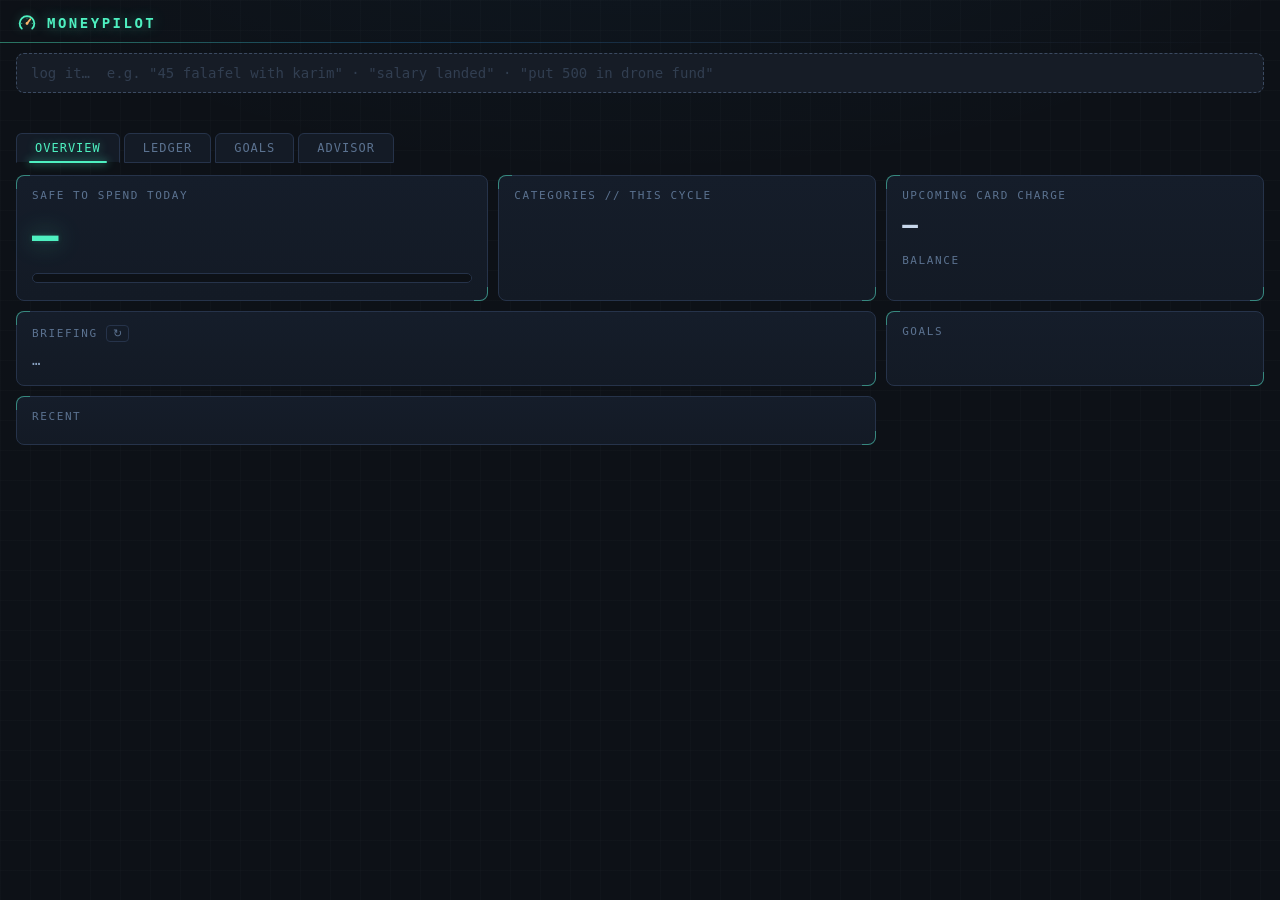
==== app/ui/index.html @ 9562f84b "feat: browsable chat sessions with per-conversation memory - conversations table, schema v2 with fir" ====
<!DOCTYPE html>
<html lang="en">
<head>
<meta charset="utf-8">
<title>MoneyPilot</title>
<link rel="icon" type="image/png" href="assets/favicon-32.png">
<link rel="stylesheet" href="app.css">
</head>
<body>
<div id="onboarding" class="overlay hidden">
  <div class="ob-card">
    <h1>
      <svg class="logo-mark" viewBox="0 0 24 24" width="30" height="30" aria-hidden="true">
        <path d="M6.34 18.16 A8 8 0 1 1 17.66 18.16" fill="none"
              stroke="var(--accent)" stroke-width="2" stroke-linecap="round"/>
        <line x1="5.4" y1="12.5" x2="6.8" y2="12.5" stroke="var(--accent)"
              stroke-width="1.2" opacity=".55"/>
        <line x1="12" y1="5.9" x2="12" y2="7.3" stroke="var(--accent)"
              stroke-width="1.2" opacity=".55"/>
        <line x1="18.6" y1="12.5" x2="17.2" y2="12.5" stroke="var(--accent)"
              stroke-width="1.2" opacity=".55"/>
        <line x1="12" y1="12.5" x2="15.57" y2="7.93" stroke="var(--amber)"
              stroke-width="2" stroke-linecap="round"/>
        <circle cx="12" cy="12.5" r="1.5" fill="var(--amber)"/>
      </svg>
      <span class="logo-word">MONEYPILOT // FIRST FLIGHT</span>
    </h1>
    <div id="ob-steps">
      <div class="ob-step" data-step="0">
        <label>What's your name?</label>
        <input id="ob-name" class="ob-input" placeholder="Orwa">
      </div>
      <div class="ob-step hidden" data-step="1">
        <label>Monthly salary (₪) and the day it lands</label>
        <input id="ob-salary" class="ob-input" type="number" placeholder="9000">
        <input id="ob-salary-day" class="ob-input" type="number" min="1" max="31"
               placeholder="day it lands, e.g. 10">
      </div>
      <div class="ob-step hidden" data-step="2">
        <label>Credit-card charge day of month</label>
        <input id="ob-card-day" class="ob-input" type="number" min="1" max="31"
               placeholder="e.g. 2">
      </div>
      <div class="ob-step hidden" data-step="3">
        <label>The brain-dump: what do you have right now, and what have you
               spent this month so far? Your own words.</label>
        <textarea id="ob-dump" class="ob-input" rows="6"
          placeholder="I have about 5000 in the bank. This month: rent 2500, ~700 groceries, 300 eating out…"></textarea>
      </div>
      <div class="ob-step hidden" data-step="4">
        <label>Proposal — edit anything, then confirm</label>
        <div id="ob-proposal" class="ob-proposal"></div>
      </div>
    </div>
    <div class="ob-nav">
      <span id="ob-status" class="sub"></span>
      <button id="ob-next" class="btn primary">NEXT ▸</button>
    </div>
  </div>
</div>

<header>
  <span class="logo">
    <svg class="logo-mark" viewBox="0 0 24 24" width="22" height="22" aria-hidden="true">
      <path d="M6.34 18.16 A8 8 0 1 1 17.66 18.16" fill="none"
            stroke="var(--accent)" stroke-width="2" stroke-linecap="round"/>
      <line x1="5.4" y1="12.5" x2="6.8" y2="12.5" stroke="var(--accent)"
            stroke-width="1.2" opacity=".55"/>
      <line x1="12" y1="5.9" x2="12" y2="7.3" stroke="var(--accent)"
            stroke-width="1.2" opacity=".55"/>
      <line x1="18.6" y1="12.5" x2="17.2" y2="12.5" stroke="var(--accent)"
            stroke-width="1.2" opacity=".55"/>
      <line x1="12" y1="12.5" x2="15.57" y2="7.93" stroke="var(--amber)"
            stroke-width="2" stroke-linecap="round"/>
      <circle cx="12" cy="12.5" r="1.5" fill="var(--amber)"/>
    </svg>
    <span class="logo-word">MONEYPILOT</span>
  </span>
  <span id="cycle-info" class="cycle-info"></span>
</header>

<div id="entrybar">
  <input id="entry-input" autocomplete="off"
   placeholder='log it…  e.g. "45 falafel with karim" · "salary landed" · "put 500 in drone fund"'>
  <div id="chips"></div>
</div>

<nav id="tabs">
  <button class="tab active" data-tab="overview">OVERVIEW</button>
  <button class="tab" data-tab="ledger">LEDGER</button>
  <button class="tab" data-tab="goals">GOALS</button>
  <button class="tab" data-tab="advisor">ADVISOR</button>
</nav>

<main>
  <section id="tab-overview" class="tabpane">
    <div class="grid-ov">
      <div class="panel hero">
        <div class="label">SAFE TO SPEND TODAY</div>
        <div id="ov-sts" class="hero-num">—</div>
        <div id="ov-sts-sub" class="sub"></div>
        <div class="gaugewrap"><div id="ov-gauge" class="gauge"></div></div>
        <div id="ov-cycle-sub" class="sub"></div>
      </div>
      <div class="panel">
        <div class="label">CATEGORIES // THIS CYCLE</div>
        <div id="ov-cats"></div>
      </div>
      <div class="panel">
        <div class="label">UPCOMING CARD CHARGE</div>
        <div id="ov-card" class="big-num">—</div>
        <div id="ov-card-sub" class="sub"></div>
        <div class="label" style="margin-top:14px">BALANCE</div>
        <div id="ov-balance" class="sub"></div>
      </div>
      <div class="panel wide">
        <div class="label">BRIEFING
          <button id="ov-brief-refresh" class="mini-btn" title="refresh">↻</button>
        </div>
        <div id="ov-briefing" class="briefing">…</div>
      </div>
      <div class="panel">
        <div class="label">GOALS</div>
        <div id="ov-goals"></div>
      </div>
      <div class="panel wide">
        <div class="label">RECENT</div>
        <div id="ov-recent"></div>
      </div>
    </div>
  </section>

  <section id="tab-ledger" class="tabpane hidden">
    <div class="filters">
      <input id="lg-month" type="month">
      <select id="lg-cat"><option value="">all categories</option></select>
      <input id="lg-text" placeholder="search…">
      <label class="chk"><input id="lg-review" type="checkbox"> needs review</label>
      <button id="lg-export" class="btn">EXPORT CSV</button>
    </div>
    <table id="lg-table">
      <thead><tr><th>date</th><th>amount</th><th>category</th>
        <th>description</th><th>method</th><th></th></tr></thead>
      <tbody id="lg-body"></tbody>
    </table>
  </section>

  <section id="tab-goals" class="tabpane hidden">
    <div id="gl-cards" class="goal-grid"></div>
    <div class="panel add-goal">
      <div class="label">NEW GOAL</div>
      <input id="gl-name" placeholder="name, e.g. Drone">
      <select id="gl-type">
        <option value="purchase_fund">purchase fund</option>
        <option value="save_by_date">save by date</option>
      </select>
      <input id="gl-target" type="number" placeholder="target ₪">
      <input id="gl-date" type="date">
      <button id="gl-save" class="btn primary">CREATE</button>
    </div>
  </section>

  <section id="tab-advisor" class="tabpane hidden">
    <div class="chat-layout">
      <aside id="ch-side">
        <button id="ch-new" class="btn primary">+ NEW CHAT</button>
        <div id="ch-list"></div>
      </aside>
      <div class="chat-main">
        <div id="ch-thread" class="chat-thread"></div>
        <div class="chat-inputrow">
          <input id="ch-input" placeholder="ask anything about your money…">
          <button id="ch-send" class="btn primary">SEND</button>
        </div>
      </div>
    </div>
  </section>
</main>

<div id="toast" class="toast hidden"></div>
<script src="app.js"></script>
</body>
</html>
---- app/ui/app.css ----
:root {
  --bg: #0d1117; --panel: #141b26; --panel2: #161c26; --line: #26334a;
  --txt: #c7d6ea; --dim: #5b7290; --dim2: #8aa3c2;
  --accent: #4ef0c0; --blue: #2da8ff; --amber: #ffb46b; --red: #ff6b7a;
  --mono: Consolas, "Cascadia Mono", monospace;
  --accent-glow: rgba(78, 240, 192, .45);
  --accent-faint: rgba(78, 240, 192, .14);
}
* { box-sizing: border-box; margin: 0; }
body { background-color: var(--bg); color: var(--txt); font-family: var(--mono);
       font-size: 14px; height: 100vh; display: flex; flex-direction: column;
       background-image:
         radial-gradient(1100px 460px at 50% -120px, rgba(45, 168, 255, .045), transparent 65%),
         linear-gradient(rgba(138, 163, 194, .022) 1px, transparent 1px),
         linear-gradient(90deg, rgba(138, 163, 194, .022) 1px, transparent 1px);
       background-size: auto, 30px 30px, 30px 30px; }
.hidden { display: none !important; }
::selection { background: rgba(78, 240, 192, .25); }
::-webkit-scrollbar { width: 10px; height: 10px; }
::-webkit-scrollbar-thumb { background: var(--line); border-radius: 5px;
  border: 2px solid var(--bg); }
::-webkit-scrollbar-track { background: transparent; }

/* --- header / brand ----------------------------------------------------- */
header { display: flex; justify-content: space-between; align-items: center;
         padding: 12px 16px 9px; position: relative; }
header::after { content: ""; position: absolute; left: 0; right: 0; bottom: 0;
  height: 1px; background: linear-gradient(90deg, var(--accent-glow),
    rgba(45, 168, 255, .25) 30%, rgba(38, 51, 74, .5) 65%, transparent); }
.logo { display: inline-flex; align-items: center; gap: 9px;
  color: var(--accent); font-weight: bold; letter-spacing: 2.5px; }
.logo-mark { flex: none; filter: drop-shadow(0 0 5px rgba(78, 240, 192, .35)); }
.logo-word { text-shadow: 0 0 14px var(--accent-glow); }
.cycle-info { color: var(--dim); font-size: 12px; letter-spacing: 1px; }

/* --- entry bar + chips --------------------------------------------------- */
#entrybar { padding: 10px 16px 0; }
#entry-input { width: 100%; background: var(--panel2); color: var(--txt);
  border: 1px dashed #3b4a61; border-radius: 8px; padding: 11px 14px;
  font: inherit; outline: none; transition: border-color .15s, box-shadow .15s; }
#entry-input::placeholder { color: #46587290; }
#entry-input:focus { border-color: var(--accent); border-style: solid;
  box-shadow: 0 0 16px -7px var(--accent-glow); }
#chips { display: flex; gap: 6px; flex-wrap: wrap; min-height: 30px;
         padding-top: 6px; }
.chip { display: inline-flex; gap: 8px; align-items: center; font-size: 12px;
  border-radius: 99px; padding: 4px 12px; border: 1px solid var(--line);
  background: var(--panel); }
.chip.ok { color: var(--accent); border-color: #2a5c4d;
  box-shadow: 0 0 10px -4px var(--accent-glow); }
.chip.review { color: var(--amber); border-color: #5c482a;
  box-shadow: 0 0 10px -4px rgba(255, 180, 107, .4); }
.chip.pending { color: var(--dim2); animation: pulse 1.2s infinite; }
.chip button { background: none; border: none; color: var(--dim);
  cursor: pointer; font: inherit; font-size: 11px; }
.chip button:hover { color: var(--red); }
@keyframes pulse { 50% { opacity: .45; } }

/* --- tabs ----------------------------------------------------------------- */
nav#tabs { display: flex; gap: 4px; padding: 10px 16px 0; }
.tab { background: var(--panel); color: var(--dim); border: 1px solid var(--line);
  border-radius: 6px 6px 0 0; padding: 7px 18px; cursor: pointer;
  font: inherit; font-size: 12px; letter-spacing: 1px; position: relative;
  transition: color .15s; }
.tab:hover { color: var(--dim2); }
.tab.active { color: var(--accent); border-bottom-color: var(--bg);
  text-shadow: 0 0 10px var(--accent-glow); }
.tab.active::after { content: ""; position: absolute; left: 12px; right: 12px;
  bottom: -1px; height: 2px; border-radius: 2px; background: var(--accent);
  box-shadow: 0 0 9px 1px var(--accent-glow); }

/* --- panels (HUD frames) ---------------------------------------------------- */
main { flex: 1; overflow-y: auto; padding: 12px 16px 16px; }
.panel { background: linear-gradient(180deg, #151d2a, #131a25);
  border: 1px solid var(--line); border-radius: 8px; padding: 13px 15px;
  position: relative; }
.panel::before, .panel::after { content: ""; position: absolute; width: 13px;
  height: 13px; pointer-events: none; }
.panel::before { top: -1px; left: -1px; border-top: 1px solid var(--accent-glow);
  border-left: 1px solid var(--accent-glow); border-top-left-radius: 8px; }
.panel::after { bottom: -1px; right: -1px;
  border-bottom: 1px solid var(--accent-glow);
  border-right: 1px solid var(--accent-glow);
  border-bottom-right-radius: 8px; }
.label { color: var(--dim); font-size: 11px; letter-spacing: 1.6px;
  margin-bottom: 8px; }
.sub { color: var(--dim2); font-size: 12px; margin-top: 4px; }

/* --- overview ----------------------------------------------------------------- */
.grid-ov { display: grid; grid-template-columns: 1.25fr 1fr 1fr; gap: 10px; }
.grid-ov .wide { grid-column: span 2; }
.hero-num { color: var(--accent); font-size: 44px; font-weight: bold;
  text-shadow: 0 0 24px var(--accent-glow), 0 0 5px rgba(78, 240, 192, .2); }
.big-num { color: var(--txt); font-size: 26px; font-weight: bold; }
.gaugewrap { height: 10px; background: var(--bg); border: 1px solid var(--line);
  border-radius: 5px; overflow: hidden; margin-top: 12px; position: relative; }
.gauge { height: 100%; width: 0; border-radius: 0 4px 4px 0;
  background: linear-gradient(90deg, var(--accent), var(--blue));
  box-shadow: 0 0 8px var(--accent-glow); transition: width .5s ease; }
/* tick marks echoing the dial */
.gaugewrap::after { content: ""; position: absolute; inset: 0;
  background: repeating-linear-gradient(90deg,
    transparent 0 calc(10% - 1px), rgba(13, 17, 23, .9) calc(10% - 1px) 10%);
  pointer-events: none; }

.catrow { margin-bottom: 9px; font-size: 12px; }
.catrow .bar { height: 7px; background: var(--bg); border-radius: 99px;
  overflow: hidden; margin-top: 3px; border: 1px solid #1a2230; }
.catrow .fill { height: 100%; border-radius: 99px;
  background: linear-gradient(90deg, #1f76c7, var(--blue));
  box-shadow: 0 0 7px rgba(45, 168, 255, .5); }
.catrow.over .fill { background: linear-gradient(90deg, #c7833f, var(--amber));
  box-shadow: 0 0 7px rgba(255, 180, 107, .55); }
.catrow.unbudgeted .fill { background: var(--dim); box-shadow: none; }
.catrow .meta { display: flex; justify-content: space-between;
  color: var(--dim2); }

.briefing { color: var(--dim2); line-height: 1.55; }
.mini-btn { background: none; border: 1px solid var(--line); color: var(--dim);
  border-radius: 4px; cursor: pointer; font-size: 11px; transition: all .15s; }
.mini-btn:hover { color: var(--accent); border-color: var(--accent); }

.recent-row { display: flex; justify-content: space-between; padding: 4px 0;
  border-bottom: 1px dotted #1d2737; font-size: 12.5px; }
.recent-row .neg { color: var(--txt); } .recent-row .pos { color: var(--accent); }

/* --- ledger -------------------------------------------------------------------- */
.filters { display: flex; gap: 8px; margin-bottom: 10px; align-items: center; }
.filters input, .filters select { background: var(--panel); color: var(--txt);
  border: 1px solid var(--line); border-radius: 6px; padding: 6px 9px;
  font: inherit; font-size: 12px; transition: border-color .15s; }
.filters input:focus, .filters select:focus { border-color: var(--accent);
  outline: none; }
.chk { color: var(--dim2); font-size: 12px; }
table { width: 100%; border-collapse: collapse; font-size: 12.5px; }
th { text-align: left; color: var(--dim); font-size: 11px; letter-spacing: 1.6px;
  padding: 6px 8px; border-bottom: 1px solid var(--line); }
td { padding: 6px 8px; border-bottom: 1px solid #1a2230; }
tbody tr { transition: background .12s; }
tbody tr:hover td { background: rgba(138, 163, 194, .035); }
tr.review td { background: rgba(255, 180, 107, .05); }
.rowbtn { background: none; border: none; color: var(--dim);
  cursor: pointer; font-size: 12px; }
.rowbtn:hover { color: var(--accent); }
td input, td select { background: var(--bg); color: var(--txt);
  border: 1px solid var(--blue); border-radius: 4px; font: inherit;
  font-size: 12px; padding: 2px 5px; width: 100%; }

/* --- goals ----------------------------------------------------------------------- */
.goal-grid { display: grid; grid-template-columns: repeat(3, 1fr); gap: 10px;
  margin-bottom: 12px; }
.goalcard { --ring-c: var(--blue); --ring-glow: rgba(45, 168, 255, .35); }
.goalcard.ready { --ring-c: var(--accent); --ring-glow: var(--accent-glow); }
.goalcard.behind { --ring-c: var(--amber); --ring-glow: rgba(255, 180, 107, .4); }
/* 270-degree conic ring echoing the brand gauge; --p set inline (0..100) */
.goalcard .ring { --p: 0; width: 96px; height: 96px; margin: 12px auto 8px;
  border-radius: 50%; display: flex; align-items: center;
  justify-content: center;
  background: conic-gradient(from 225deg,
    var(--ring-c) 0deg, var(--ring-c) calc(var(--p) * 2.7deg),
    #233048 calc(var(--p) * 2.7deg) 270deg, transparent 270deg);
  box-shadow: 0 0 20px -8px var(--ring-glow); }
.goalcard .ring-pct { width: 72px; height: 72px; border-radius: 50%;
  background: #131a25; display: flex; align-items: center;
  justify-content: center; font-size: 16px; font-weight: bold;
  color: var(--ring-c); }
.goalcard .verdict { letter-spacing: 1px; }
.goalcard .verdict.ready { color: var(--accent); }
.goalcard .verdict.behind { color: var(--amber); }
.add-goal { display: flex; gap: 8px; align-items: center; flex-wrap: wrap; }
.add-goal input, .add-goal select { background: var(--bg); color: var(--txt);
  border: 1px solid var(--line); border-radius: 6px; padding: 7px 9px;
  font: inherit; font-size: 12px; transition: border-color .15s; }
.add-goal input:focus, .add-goal select:focus { border-color: var(--accent);
  outline: none; }

/* --- buttons ----------------------------------------------------------------------- */
.btn { background: var(--panel2); border: 1px solid var(--line);
  color: var(--dim2); border-radius: 6px; padding: 7px 16px; cursor: pointer;
  font: inherit; font-size: 12px; letter-spacing: 1px;
  transition: border-color .15s, box-shadow .15s, color .15s; }
.btn.primary { color: var(--accent); border-color: #2a5c4d;
  background: linear-gradient(180deg, rgba(78, 240, 192, .07), transparent); }
.btn:hover { border-color: var(--accent);
  box-shadow: 0 0 14px -6px var(--accent-glow); }

/* --- advisor ----------------------------------------------------------------------- */
.chat-layout { display: flex; gap: 12px; align-items: stretch; }
#ch-side { flex: none; width: 200px; display: flex; flex-direction: column;
  gap: 8px; }
#ch-new { width: 100%; }
#ch-list { display: flex; flex-direction: column; gap: 4px;
  max-height: calc(100vh - 320px); overflow-y: auto; }
.ch-item { display: flex; align-items: center; gap: 6px; padding: 7px 9px;
  border: 1px solid var(--line); border-radius: 6px; background: var(--panel);
  cursor: pointer; transition: border-color .15s, background .12s; }
.ch-item:hover { border-color: var(--dim2); }
.ch-item.active { border-color: var(--accent);
  box-shadow: 0 0 12px -6px var(--accent-glow);
  background: linear-gradient(180deg, var(--accent-faint), transparent); }
.ch-item .ch-meta { flex: 1; min-width: 0; }
.ch-item .ch-title { display: block; font-size: 12px; color: var(--txt);
  white-space: nowrap; overflow: hidden; text-overflow: ellipsis; }
.ch-item.active .ch-title { color: var(--accent); }
.ch-item .ch-date { display: block; font-size: 10.5px; color: var(--dim);
  letter-spacing: .5px; margin-top: 2px; }
.ch-item .ch-del { flex: none; background: none; border: none; color: var(--dim);
  cursor: pointer; font: inherit; font-size: 12px; padding: 0 2px; }
.ch-item .ch-del:hover { color: var(--red); }
.ch-item .ch-del.armed { color: var(--red); font-size: 10px;
  letter-spacing: 1px; }
.chat-main { flex: 1; min-width: 0; display: flex; flex-direction: column; }
.chat-thread { display: flex; flex-direction: column; gap: 8px;
  max-height: calc(100vh - 290px); overflow-y: auto; padding-bottom: 10px; }
.bubble { max-width: 72%; padding: 9px 13px; font-size: 13px;
  line-height: 1.5; white-space: pre-wrap; }
.bubble.user { align-self: flex-end; background: #1f2c40;
  border: 1px solid #2b3a4f; border-radius: 10px 10px 3px 10px; }
.bubble.assistant { align-self: flex-start; background: var(--panel);
  border: 1px solid var(--line); color: var(--dim2);
  border-radius: 10px 10px 10px 3px; }
.actioncard { align-self: flex-start; border: 1px dashed var(--amber);
  border-radius: 8px; padding: 9px 13px; font-size: 12px; color: var(--amber);
  box-shadow: 0 0 18px -10px rgba(255, 180, 107, .5); }
.actioncard button { margin-left: 10px; }
.chat-inputrow { display: flex; gap: 8px; margin-top: 10px; }
.chat-inputrow input { flex: 1; background: var(--panel2); color: var(--txt);
  border: 1px solid var(--line); border-radius: 8px; padding: 10px 13px;
  font: inherit; transition: border-color .15s, box-shadow .15s; }
.chat-inputrow input:focus { border-color: var(--accent); outline: none;
  box-shadow: 0 0 16px -7px var(--accent-glow); }

/* --- empty states ------------------------------------------------------------------- */
.empty-state { display: flex; flex-direction: column; align-items: center;
  gap: 9px; color: #3d5170; padding: 30px 0 22px; font-size: 12px;
  letter-spacing: 1.2px; text-align: center; }
.empty-state svg { opacity: .5; }
.goal-grid .empty-state { grid-column: 1 / -1; }
.chat-thread .empty-state { align-self: center; margin-top: 36px; }

/* --- onboarding ----------------------------------------------------------------------- */
.overlay { position: fixed; inset: 0; background: rgba(5, 8, 12, .94);
  z-index: 50; display: flex; align-items: center; justify-content: center; }
.ob-card { width: 620px; background: var(--panel); border: 1px solid var(--blue);
  border-radius: 12px; padding: 26px; position: relative;
  box-shadow: 0 0 70px -22px rgba(45, 168, 255, .45); }
.ob-card::before, .ob-card::after { content: ""; position: absolute;
  width: 16px; height: 16px; pointer-events: none; }
.ob-card::before { top: -1px; left: -1px;
  border-top: 1px solid var(--accent-glow);
  border-left: 1px solid var(--accent-glow); border-top-left-radius: 12px; }
.ob-card::after { bottom: -1px; right: -1px;
  border-bottom: 1px solid var(--accent-glow);
  border-right: 1px solid var(--accent-glow);
  border-bottom-right-radius: 12px; }
.ob-card h1 { color: var(--accent); font-size: 16px; letter-spacing: 2.5px;
  margin-bottom: 18px; display: flex; align-items: center; gap: 11px; }
.ob-card h1 .logo-word { font-size: 15px; }
.ob-step label { display: block; color: var(--dim2); margin-bottom: 10px;
  line-height: 1.5; }
.ob-input { width: 100%; background: var(--bg); color: var(--txt);
  border: 1px solid var(--line); border-radius: 8px; padding: 10px 12px;
  font: inherit; margin-bottom: 8px; transition: border-color .15s; }
.ob-input:focus { border-color: var(--accent); outline: none; }
.ob-nav { display: flex; justify-content: space-between; align-items: center;
  margin-top: 14px; }
.ob-proposal { max-height: 320px; overflow-y: auto; font-size: 12.5px; }
.ob-proposal .prow { display: flex; gap: 8px; align-items: center;
  padding: 3px 0; color: var(--dim2); }
.ob-proposal input { background: var(--bg); color: var(--txt);
  border: 1px solid var(--line); border-radius: 4px; font: inherit;
  font-size: 12px; padding: 3px 6px; width: 90px; }

/* --- toast --------------------------------------------------------------------------- */
.toast { position: fixed; bottom: 18px; right: 18px; background: var(--panel2);
  border: 1px solid var(--amber); color: var(--amber); border-radius: 8px;
  padding: 10px 16px; font-size: 12.5px; z-index: 60; max-width: 420px;
  display: flex; align-items: center; gap: 12px;
  box-shadow: 0 8px 28px -10px rgba(255, 180, 107, .35); }
.toast-btn { background: none; border: 1px solid var(--amber); color: var(--amber);
  border-radius: 4px; cursor: pointer; font: inherit; font-size: 11px;
  padding: 2px 8px; letter-spacing: 1px; }
.toast-btn:hover { background: var(--amber); color: var(--bg); }
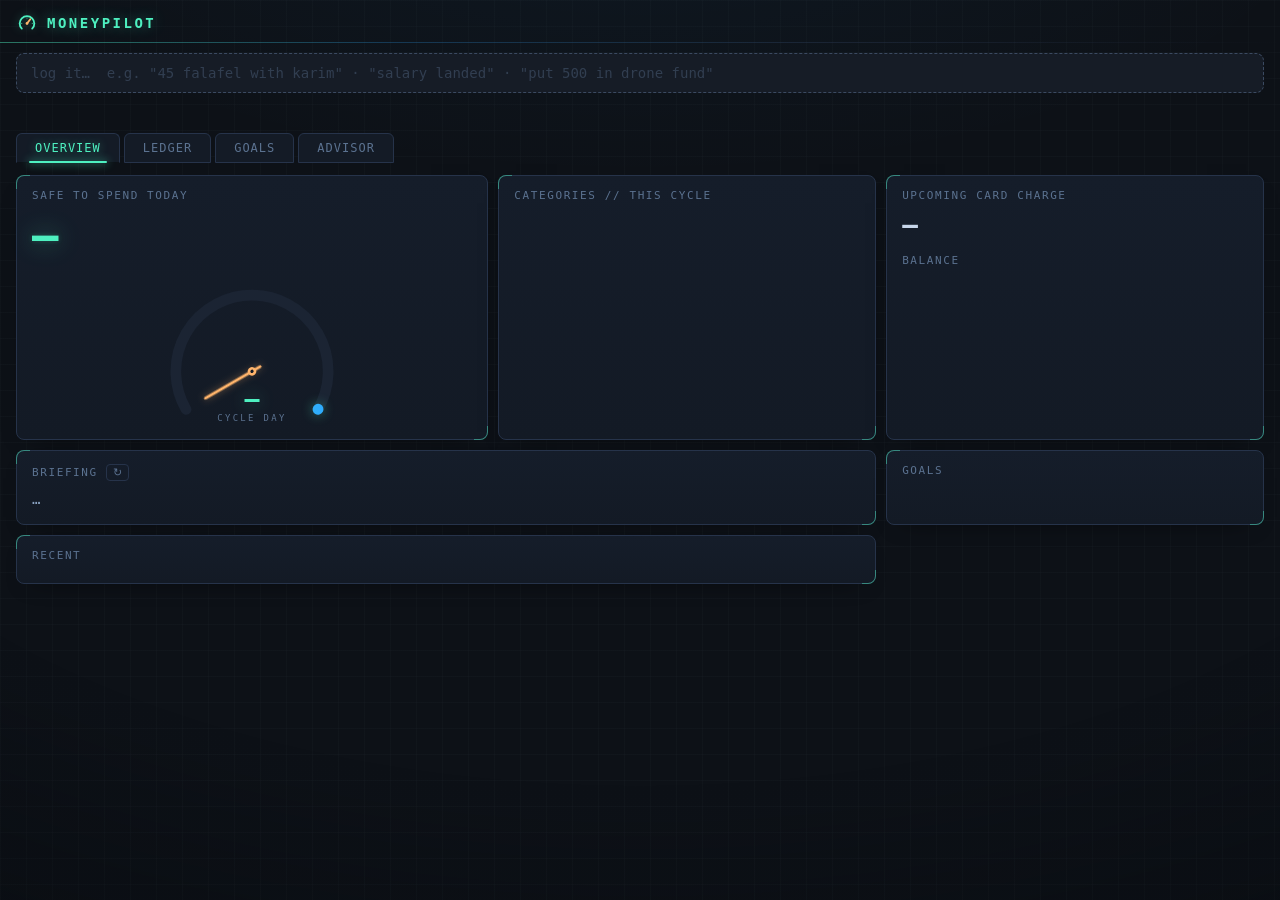
==== commit 0255041b: "feat: all-out graphics pass two - motion, gauges, donut, sparkline - real SVG arc gauge for the cycl" ====
--- a/app/ui/index.html
+++ b/app/ui/index.html
@@ -53,6 +53,11 @@
       </div>
     </div>
     <div class="ob-nav">
+      <div id="ob-dots" aria-hidden="true">
+        <span class="ob-dot"></span><span class="ob-dot"></span><span
+          class="ob-dot"></span><span class="ob-dot"></span><span
+          class="ob-dot"></span>
+      </div>
       <span id="ob-status" class="sub"></span>
       <button id="ob-next" class="btn primary">NEXT ▸</button>
     </div>
@@ -70,9 +75,11 @@
             stroke-width="1.2" opacity=".55"/>
       <line x1="18.6" y1="12.5" x2="17.2" y2="12.5" stroke="var(--accent)"
             stroke-width="1.2" opacity=".55"/>
-      <line x1="12" y1="12.5" x2="15.57" y2="7.93" stroke="var(--amber)"
-            stroke-width="2" stroke-linecap="round"/>
-      <circle cx="12" cy="12.5" r="1.5" fill="var(--amber)"/>
+      <g class="boot-needle">
+        <line x1="12" y1="12.5" x2="15.57" y2="7.93" stroke="var(--amber)"
+              stroke-width="2" stroke-linecap="round"/>
+        <circle cx="12" cy="12.5" r="1.5" fill="var(--amber)"/>
+      </g>
     </svg>
     <span class="logo-word">MONEYPILOT</span>
   </span>
@@ -99,12 +106,46 @@
         <div class="label">SAFE TO SPEND TODAY</div>
         <div id="ov-sts" class="hero-num">—</div>
         <div id="ov-sts-sub" class="sub"></div>
-        <div class="gaugewrap"><div id="ov-gauge" class="gauge"></div></div>
-        <div id="ov-cycle-sub" class="sub"></div>
+        <div class="dialwrap">
+          <svg id="ov-dial" viewBox="0 0 200 132" aria-hidden="true">
+            <defs>
+              <linearGradient id="dialGrad" x1="0" y1="0" x2="1" y2="0">
+                <stop offset="0" stop-color="#4ef0c0"/>
+                <stop offset="1" stop-color="#2da8ff"/>
+              </linearGradient>
+            </defs>
+            <g id="ov-ticks"></g>
+            <path class="dial-track" d="M 44.57 118 A 64 64 0 1 1 155.43 118"/>
+            <path id="ov-gauge" class="dial-fill" pathLength="100"
+                  d="M 44.57 118 A 64 64 0 1 1 155.43 118"/>
+            <g id="ov-needle">
+              <line x1="100" y1="94" x2="100" y2="41"/>
+              <circle class="hub" cx="100" cy="86" r="3.6"/>
+              <circle class="hub-in" cx="100" cy="86" r="1.4"/>
+            </g>
+            <text id="ov-day" class="dial-day" x="100" y="116">—</text>
+            <text id="ov-day-cap" class="dial-cap" x="100" y="128">CYCLE DAY</text>
+          </svg>
+        </div>
+        <div id="ov-sparkwrap" class="sparkwrap hidden">
+          <div class="spark-head">
+            <span class="spark-label">DAILY SPEND // CYCLE</span>
+            <span id="ov-spark-max" class="spark-max"></span>
+          </div>
+          <svg id="ov-spark" viewBox="0 0 420 30" preserveAspectRatio="none"
+               aria-hidden="true"></svg>
+        </div>
       </div>
       <div class="panel">
         <div class="label">CATEGORIES // THIS CYCLE</div>
         <div id="ov-cats"></div>
+        <div id="ov-share" class="share hidden">
+          <div id="ov-donut" class="donut" aria-hidden="true"></div>
+          <div class="share-right">
+            <div class="label">SPEND SHARE</div>
+            <div id="ov-donut-legend" class="donut-legend"></div>
+          </div>
+        </div>
       </div>
       <div class="panel">
         <div class="label">UPCOMING CARD CHARGE</div>
@@ -164,6 +205,7 @@
     <div class="chat-layout">
       <aside id="ch-side">
         <button id="ch-new" class="btn primary">+ NEW CHAT</button>
+        <div class="label side-label">CONVERSATIONS</div>
         <div id="ch-list"></div>
       </aside>
       <div class="chat-main">
--- a/app/ui/app.css
+++ b/app/ui/app.css
@@ -2,24 +2,42 @@
   --bg: #0d1117; --panel: #141b26; --panel2: #161c26; --line: #26334a;
   --txt: #c7d6ea; --dim: #5b7290; --dim2: #8aa3c2;
   --accent: #4ef0c0; --blue: #2da8ff; --amber: #ffb46b; --red: #ff6b7a;
-  --mono: Consolas, "Cascadia Mono", monospace;
+  --purple: #b48cff;
+  --mono: "Cascadia Mono", "Cascadia Code", Consolas, monospace;
   --accent-glow: rgba(78, 240, 192, .45);
   --accent-faint: rgba(78, 240, 192, .14);
+  --amber-glow: rgba(255, 180, 107, .45);
+  --ease-inst: cubic-bezier(.25, .8, .3, 1);          /* instrument settle */
+  --ease-needle: cubic-bezier(.3, 1.25, .4, 1);       /* slight overshoot  */
 }
+/* registered so goal rings can sweep their conic fill */
+@property --p { syntax: "<number>"; inherits: false; initial-value: 0; }
+
 * { box-sizing: border-box; margin: 0; }
 body { background-color: var(--bg); color: var(--txt); font-family: var(--mono);
        font-size: 14px; height: 100vh; display: flex; flex-direction: column;
+       font-variant-numeric: tabular-nums;
        background-image:
-         radial-gradient(1100px 460px at 50% -120px, rgba(45, 168, 255, .045), transparent 65%),
-         linear-gradient(rgba(138, 163, 194, .022) 1px, transparent 1px),
-         linear-gradient(90deg, rgba(138, 163, 194, .022) 1px, transparent 1px);
-       background-size: auto, 30px 30px, 30px 30px; }
+         radial-gradient(1100px 460px at 50% -120px, rgba(45, 168, 255, .05), transparent 65%),
+         linear-gradient(rgba(138, 163, 194, .026) 1px, transparent 1px),
+         linear-gradient(90deg, rgba(138, 163, 194, .026) 1px, transparent 1px);
+       background-size: auto, 26px 26px, 26px 26px; }
+/* faint vignette so the HUD panels float; sits above content, ignores input */
+body::before { content: ""; position: fixed; inset: 0; pointer-events: none;
+  z-index: 1; background:
+    radial-gradient(120% 95% at 50% 32%, transparent 58%, rgba(3, 6, 10, .42)); }
 .hidden { display: none !important; }
 ::selection { background: rgba(78, 240, 192, .25); }
-::-webkit-scrollbar { width: 10px; height: 10px; }
-::-webkit-scrollbar-thumb { background: var(--line); border-radius: 5px;
+::-webkit-scrollbar { width: 8px; height: 8px; }
+::-webkit-scrollbar-thumb { background: #243047; border-radius: 4px;
   border: 2px solid var(--bg); }
+::-webkit-scrollbar-thumb:hover { background: #2c6a57; }
 ::-webkit-scrollbar-track { background: transparent; }
+::-webkit-scrollbar-corner { background: transparent; }
+
+/* keyboard focus reads as a powered-up instrument */
+:focus-visible { outline: 1px solid var(--accent); outline-offset: 2px;
+  box-shadow: 0 0 12px -4px var(--accent-glow); }
 
 /* --- header / brand ----------------------------------------------------- */
 header { display: flex; justify-content: space-between; align-items: center;
@@ -32,6 +50,10 @@
 .logo-mark { flex: none; filter: drop-shadow(0 0 5px rgba(78, 240, 192, .35)); }
 .logo-word { text-shadow: 0 0 14px var(--accent-glow); }
 .cycle-info { color: var(--dim); font-size: 12px; letter-spacing: 1px; }
+/* boot moment: the header needle sweeps the dial once on load */
+.boot-needle { transform-origin: 12px 12.5px; transform-box: view-box;
+  animation: bootSweep .65s var(--ease-needle) backwards; }
+@keyframes bootSweep { from { transform: rotate(-150deg); } }
 
 /* --- entry bar + chips --------------------------------------------------- */
 #entrybar { padding: 10px 16px 0; }
@@ -45,7 +67,8 @@
          padding-top: 6px; }
 .chip { display: inline-flex; gap: 8px; align-items: center; font-size: 12px;
   border-radius: 99px; padding: 4px 12px; border: 1px solid var(--line);
-  background: var(--panel); }
+  background: var(--panel); animation: chipIn .18s ease-out; }
+@keyframes chipIn { from { opacity: 0; transform: translateY(4px); } }
 .chip.ok { color: var(--accent); border-color: #2a5c4d;
   box-shadow: 0 0 10px -4px var(--accent-glow); }
 .chip.review { color: var(--amber); border-color: #5c482a;
@@ -65,15 +88,21 @@
 .tab:hover { color: var(--dim2); }
 .tab.active { color: var(--accent); border-bottom-color: var(--bg);
   text-shadow: 0 0 10px var(--accent-glow); }
+/* the underline snaps in like a mechanical indicator */
 .tab.active::after { content: ""; position: absolute; left: 12px; right: 12px;
   bottom: -1px; height: 2px; border-radius: 2px; background: var(--accent);
-  box-shadow: 0 0 9px 1px var(--accent-glow); }
+  box-shadow: 0 0 9px 1px var(--accent-glow); transform-origin: left center;
+  animation: tabSnap .18s var(--ease-inst); }
+@keyframes tabSnap { from { transform: scaleX(0); } }
+/* pane switch: quick fade/slide (restarts when .hidden is removed) */
+.tabpane { animation: paneIn .16s ease-out; }
+@keyframes paneIn { from { opacity: 0; transform: translateY(5px); } }
 
 /* --- panels (HUD frames) ---------------------------------------------------- */
 main { flex: 1; overflow-y: auto; padding: 12px 16px 16px; }
 .panel { background: linear-gradient(180deg, #151d2a, #131a25);
   border: 1px solid var(--line); border-radius: 8px; padding: 13px 15px;
-  position: relative; }
+  position: relative; box-shadow: 0 10px 26px -18px rgba(0, 0, 0, .85); }
 .panel::before, .panel::after { content: ""; position: absolute; width: 13px;
   height: 13px; pointer-events: none; }
 .panel::before { top: -1px; left: -1px; border-top: 1px solid var(--accent-glow);
@@ -92,28 +121,87 @@
 .hero-num { color: var(--accent); font-size: 44px; font-weight: bold;
   text-shadow: 0 0 24px var(--accent-glow), 0 0 5px rgba(78, 240, 192, .2); }
 .big-num { color: var(--txt); font-size: 26px; font-weight: bold; }
-.gaugewrap { height: 10px; background: var(--bg); border: 1px solid var(--line);
-  border-radius: 5px; overflow: hidden; margin-top: 12px; position: relative; }
-.gauge { height: 100%; width: 0; border-radius: 0 4px 4px 0;
-  background: linear-gradient(90deg, var(--accent), var(--blue));
-  box-shadow: 0 0 8px var(--accent-glow); transition: width .5s ease; }
-/* tick marks echoing the dial */
-.gaugewrap::after { content: ""; position: absolute; inset: 0;
-  background: repeating-linear-gradient(90deg,
-    transparent 0 calc(10% - 1px), rgba(13, 17, 23, .9) calc(10% - 1px) 10%);
-  pointer-events: none; }
+
+/* the cycle dial — the brand mark, working */
+.dialwrap { display: flex; justify-content: center; margin: 8px 0 0; }
+#ov-dial { width: min(238px, 86%); overflow: visible; }
+.dial-track { fill: none; stroke: #1b2433; stroke-width: 9;
+  stroke-linecap: round; }
+.dial-fill { fill: none; stroke: url(#dialGrad); stroke-width: 9;
+  stroke-linecap: round; stroke-dasharray: 100; stroke-dashoffset: 100;
+  filter: drop-shadow(0 0 5px var(--accent-glow));
+  transition: stroke-dashoffset .9s var(--ease-inst); }
+#ov-ticks .tick { stroke: var(--accent); stroke-width: .8; opacity: .22; }
+#ov-ticks .tick.major { stroke-width: 1.5; opacity: .45; }
+#ov-needle { transform-origin: 100px 86px; transform-box: view-box;
+  transform: rotate(-120deg); transition: transform .9s var(--ease-needle); }
+#ov-needle line { stroke: var(--amber); stroke-width: 2.4;
+  stroke-linecap: round; filter: drop-shadow(0 0 3px var(--amber-glow)); }
+#ov-needle .hub { fill: var(--amber); }
+#ov-needle .hub-in { fill: #131a25; }
+.dial-day { fill: var(--accent); font-family: var(--mono); font-size: 21px;
+  font-weight: bold; text-anchor: middle;
+  filter: drop-shadow(0 0 7px var(--accent-glow)); }
+.dial-cap { fill: var(--dim); font-family: var(--mono); font-size: 7.5px;
+  letter-spacing: 2px; text-anchor: middle; }
+
+/* daily-spend sparkline in the hero footer */
+.sparkwrap { margin-top: 10px; border-top: 1px solid #1a2230;
+  padding-top: 8px; }
+.spark-head { display: flex; justify-content: space-between;
+  align-items: baseline; margin-bottom: 4px; }
+.spark-label { color: var(--dim); font-size: 10px; letter-spacing: 1.6px; }
+.spark-max { color: var(--dim2); font-size: 10.5px; letter-spacing: .5px; }
+#ov-spark { display: block; width: 100%; height: 30px; }
+.spark-area { fill: rgba(45, 168, 255, .12); animation: fadeIn .8s ease-out; }
+.spark-line { fill: none; stroke: var(--blue); stroke-width: 1.4;
+  stroke-dasharray: 100; animation: sparkDraw .9s var(--ease-inst); }
+@keyframes sparkDraw { from { stroke-dashoffset: 100; } }
+@keyframes fadeIn { from { opacity: 0; } }
 
 .catrow { margin-bottom: 9px; font-size: 12px; }
 .catrow .bar { height: 7px; background: var(--bg); border-radius: 99px;
   overflow: hidden; margin-top: 3px; border: 1px solid #1a2230; }
-.catrow .fill { height: 100%; border-radius: 99px;
+.catrow .fill { height: 100%; border-radius: 99px; position: relative;
+  overflow: hidden;
   background: linear-gradient(90deg, #1f76c7, var(--blue));
-  box-shadow: 0 0 7px rgba(45, 168, 255, .5); }
+  box-shadow: 0 0 7px rgba(45, 168, 255, .5);
+  animation: barGrow .7s var(--ease-inst) backwards; }
+@keyframes barGrow { from { width: 0; } }
 .catrow.over .fill { background: linear-gradient(90deg, #c7833f, var(--amber));
   box-shadow: 0 0 7px rgba(255, 180, 107, .55); }
+/* shimmer only on over-pace bars — a slow caution glint */
+.catrow.over .fill::after { content: ""; position: absolute; inset: 0;
+  transform: translateX(-100%);
+  background: linear-gradient(105deg, transparent 30%,
+    rgba(255, 235, 205, .25) 50%, transparent 70%);
+  animation: shimmer 3s ease-in-out 1.2s infinite; }
+@keyframes shimmer { 0% { transform: translateX(-100%); }
+  45%, 100% { transform: translateX(100%); } }
 .catrow.unbudgeted .fill { background: var(--dim); box-shadow: none; }
 .catrow .meta { display: flex; justify-content: space-between;
   color: var(--dim2); }
+
+/* category-share donut + legend */
+.share { display: flex; align-items: center; gap: 14px; margin-top: 12px;
+  border-top: 1px solid #1a2230; padding-top: 12px; }
+.donut { width: 92px; height: 92px; border-radius: 50%; flex: none;
+  position: relative; animation: fadeIn .6s ease-out;
+  box-shadow: 0 0 22px -10px rgba(45, 168, 255, .55); }
+.donut::before { content: ""; position: absolute; inset: -4px;
+  border-radius: 50%; border: 1px solid #1f2a3d; pointer-events: none; }
+.donut::after { content: ""; position: absolute; inset: 17px;
+  border-radius: 50%; background: #141c28;
+  box-shadow: inset 0 0 10px rgba(0, 0, 0, .55); }
+.share-right { flex: 1; min-width: 0; }
+.share-right .label { margin-bottom: 5px; }
+.donut-legend { font-size: 11.5px; }
+.lg-row { display: flex; align-items: center; gap: 7px; padding: 2px 0;
+  color: var(--dim2); }
+.lg-dot { width: 8px; height: 8px; border-radius: 2px; flex: none; }
+.lg-name { flex: 1; overflow: hidden; text-overflow: ellipsis;
+  white-space: nowrap; }
+.lg-val { color: var(--dim); font-size: 11px; }
 
 .briefing { color: var(--dim2); line-height: 1.55; }
 .mini-btn { background: none; border: 1px solid var(--line); color: var(--dim);
@@ -132,13 +220,27 @@
 .filters input:focus, .filters select:focus { border-color: var(--accent);
   outline: none; }
 .chk { color: var(--dim2); font-size: 12px; }
-table { width: 100%; border-collapse: collapse; font-size: 12.5px; }
+table { width: 100%; border-collapse: separate; border-spacing: 0;
+  font-size: 12.5px; }
+/* header stays pinned inside the scrolling pane, hairline glow underneath */
 th { text-align: left; color: var(--dim); font-size: 11px; letter-spacing: 1.6px;
-  padding: 6px 8px; border-bottom: 1px solid var(--line); }
+  padding: 7px 8px; position: sticky; top: 0; z-index: 2;
+  background: #0e1420; border-bottom: 1px solid var(--line);
+  box-shadow: 0 10px 14px -13px var(--accent-glow); }
 td { padding: 6px 8px; border-bottom: 1px solid #1a2230; }
-tbody tr { transition: background .12s; }
-tbody tr:hover td { background: rgba(138, 163, 194, .035); }
+tbody tr { transition: background .12s, transform .12s, box-shadow .12s; }
+tbody tr:hover { transform: translateY(-1px);
+  box-shadow: 0 3px 12px -7px rgba(0, 0, 0, .9); }
+tbody tr:hover td { background: rgba(138, 163, 194, .04); }
 tr.review td { background: rgba(255, 180, 107, .05); }
+/* needs-review: amber edge pulses three times, then holds; hover steadies it */
+tr.review td:first-child { position: relative; }
+tr.review td:first-child::before { content: ""; position: absolute; left: 0;
+  top: 2px; bottom: 2px; width: 2px; border-radius: 1px;
+  background: var(--amber); opacity: .5;
+  animation: edgePulse 1.4s ease-in-out 3; }
+tr.review:hover td:first-child::before { animation: none; opacity: .85; }
+@keyframes edgePulse { 50% { opacity: 1; } }
 .rowbtn { background: none; border: none; color: var(--dim);
   cursor: pointer; font-size: 12px; }
 .rowbtn:hover { color: var(--accent); }
@@ -152,14 +254,22 @@
 .goalcard { --ring-c: var(--blue); --ring-glow: rgba(45, 168, 255, .35); }
 .goalcard.ready { --ring-c: var(--accent); --ring-glow: var(--accent-glow); }
 .goalcard.behind { --ring-c: var(--amber); --ring-glow: rgba(255, 180, 107, .4); }
-/* 270-degree conic ring echoing the brand gauge; --p set inline (0..100) */
+/* 270-degree conic ring echoing the brand gauge; --p set inline (0..100)
+   and swept from 0 on render via the registered @property */
 .goalcard .ring { --p: 0; width: 96px; height: 96px; margin: 12px auto 8px;
   border-radius: 50%; display: flex; align-items: center;
-  justify-content: center;
+  justify-content: center; position: relative;
   background: conic-gradient(from 225deg,
     var(--ring-c) 0deg, var(--ring-c) calc(var(--p) * 2.7deg),
     #233048 calc(var(--p) * 2.7deg) 270deg, transparent 270deg);
-  box-shadow: 0 0 20px -8px var(--ring-glow); }
+  box-shadow: 0 0 20px -8px var(--ring-glow);
+  animation: ringSweep .8s var(--ease-inst); }
+@keyframes ringSweep { from { --p: 0; } }
+.goalcard .ring::after { content: ""; position: absolute; inset: -7px;
+  border-radius: 50%; box-shadow: 0 0 26px var(--ring-glow); opacity: 0;
+  pointer-events: none; }
+.goalcard.ready .ring::after { animation: halo 2.6s ease-in-out 1s infinite; }
+@keyframes halo { 50% { opacity: .9; } }
 .goalcard .ring-pct { width: 72px; height: 72px; border-radius: 50%;
   background: #131a25; display: flex; align-items: center;
   justify-content: center; font-size: 16px; font-weight: bold;
@@ -186,16 +296,30 @@
 
 /* --- advisor ----------------------------------------------------------------------- */
 .chat-layout { display: flex; gap: 12px; align-items: stretch; }
-#ch-side { flex: none; width: 200px; display: flex; flex-direction: column;
-  gap: 8px; }
+/* sidebar gets the instrument-panel treatment */
+#ch-side { flex: none; width: 208px; display: flex; flex-direction: column;
+  gap: 8px; background: linear-gradient(180deg, #131b27, #111723);
+  border: 1px solid var(--line); border-radius: 8px; padding: 10px;
+  position: relative; box-shadow: 0 10px 26px -18px rgba(0, 0, 0, .85); }
+#ch-side::before, #ch-side::after { content: ""; position: absolute;
+  width: 13px; height: 13px; pointer-events: none; }
+#ch-side::before { top: -1px; left: -1px;
+  border-top: 1px solid var(--accent-glow);
+  border-left: 1px solid var(--accent-glow); border-top-left-radius: 8px; }
+#ch-side::after { bottom: -1px; right: -1px;
+  border-bottom: 1px solid var(--accent-glow);
+  border-right: 1px solid var(--accent-glow);
+  border-bottom-right-radius: 8px; }
 #ch-new { width: 100%; }
+.side-label { margin: 2px 0 0 2px; }
 #ch-list { display: flex; flex-direction: column; gap: 4px;
   max-height: calc(100vh - 320px); overflow-y: auto; }
 .ch-item { display: flex; align-items: center; gap: 6px; padding: 7px 9px;
-  border: 1px solid var(--line); border-radius: 6px; background: var(--panel);
-  cursor: pointer; transition: border-color .15s, background .12s; }
-.ch-item:hover { border-color: var(--dim2); }
-.ch-item.active { border-color: var(--accent);
+  border: 1px solid transparent; border-left: 2px solid transparent;
+  border-radius: 6px; background: rgba(13, 17, 23, .45); cursor: pointer;
+  transition: border-color .15s, background .12s; }
+.ch-item:hover { border-color: var(--line); background: var(--panel); }
+.ch-item.active { border-color: #2a5c4d; border-left-color: var(--accent);
   box-shadow: 0 0 12px -6px var(--accent-glow);
   background: linear-gradient(180deg, var(--accent-faint), transparent); }
 .ch-item .ch-meta { flex: 1; min-width: 0; }
@@ -205,23 +329,38 @@
 .ch-item .ch-date { display: block; font-size: 10.5px; color: var(--dim);
   letter-spacing: .5px; margin-top: 2px; }
 .ch-item .ch-del { flex: none; background: none; border: none; color: var(--dim);
-  cursor: pointer; font: inherit; font-size: 12px; padding: 0 2px; }
+  cursor: pointer; font: inherit; font-size: 12px; padding: 0 2px;
+  transition: color .15s; }
 .ch-item .ch-del:hover { color: var(--red); }
-.ch-item .ch-del.armed { color: var(--red); font-size: 10px;
-  letter-spacing: 1px; }
+/* two-step delete: armed = amber, pulsing for the 3s confirm window */
+.ch-item .ch-del.armed { color: var(--amber); font-size: 10px;
+  letter-spacing: 1px; animation: pulse 1s infinite; }
 .chat-main { flex: 1; min-width: 0; display: flex; flex-direction: column; }
 .chat-thread { display: flex; flex-direction: column; gap: 8px;
   max-height: calc(100vh - 290px); overflow-y: auto; padding-bottom: 10px; }
 .bubble { max-width: 72%; padding: 9px 13px; font-size: 13px;
-  line-height: 1.5; white-space: pre-wrap; }
+  line-height: 1.5; white-space: pre-wrap;
+  animation: bubbleIn .18s ease-out backwards; }
+@keyframes bubbleIn { from { opacity: 0; transform: translateY(6px); } }
 .bubble.user { align-self: flex-end; background: #1f2c40;
   border: 1px solid #2b3a4f; border-radius: 10px 10px 3px 10px; }
 .bubble.assistant { align-self: flex-start; background: var(--panel);
   border: 1px solid var(--line); color: var(--dim2);
+  border-left: 2px solid rgba(78, 240, 192, .45);
   border-radius: 10px 10px 10px 3px; }
+/* typing indicator: three breathing dots */
+.bubble.typing { display: flex; gap: 5px; align-items: center;
+  padding: 13px 14px; }
+.bubble.typing span { width: 6px; height: 6px; border-radius: 50%;
+  background: var(--dim2); animation: typing 1.1s ease-in-out infinite; }
+.bubble.typing span:nth-child(2) { animation-delay: .18s; }
+.bubble.typing span:nth-child(3) { animation-delay: .36s; }
+@keyframes typing { 0%, 60%, 100% { opacity: .25; transform: translateY(0); }
+  30% { opacity: 1; transform: translateY(-3px); } }
 .actioncard { align-self: flex-start; border: 1px dashed var(--amber);
   border-radius: 8px; padding: 9px 13px; font-size: 12px; color: var(--amber);
-  box-shadow: 0 0 18px -10px rgba(255, 180, 107, .5); }
+  box-shadow: 0 0 18px -10px rgba(255, 180, 107, .5);
+  animation: bubbleIn .18s ease-out backwards; }
 .actioncard button { margin-left: 10px; }
 .chat-inputrow { display: flex; gap: 8px; margin-top: 10px; }
 .chat-inputrow input { flex: 1; background: var(--panel2); color: var(--txt);
@@ -233,7 +372,7 @@
 /* --- empty states ------------------------------------------------------------------- */
 .empty-state { display: flex; flex-direction: column; align-items: center;
   gap: 9px; color: #3d5170; padding: 30px 0 22px; font-size: 12px;
-  letter-spacing: 1.2px; text-align: center; }
+  letter-spacing: 1.2px; text-align: center; animation: fadeIn .4s ease-out; }
 .empty-state svg { opacity: .5; }
 .goal-grid .empty-state { grid-column: 1 / -1; }
 .chat-thread .empty-state { align-self: center; margin-top: 36px; }
@@ -256,6 +395,9 @@
 .ob-card h1 { color: var(--accent); font-size: 16px; letter-spacing: 2.5px;
   margin-bottom: 18px; display: flex; align-items: center; gap: 11px; }
 .ob-card h1 .logo-word { font-size: 15px; }
+/* steps slide in from the right as the flight plan advances */
+.ob-step { animation: stepIn .25s ease-out; }
+@keyframes stepIn { from { opacity: 0; transform: translateX(16px); } }
 .ob-step label { display: block; color: var(--dim2); margin-bottom: 10px;
   line-height: 1.5; }
 .ob-input { width: 100%; background: var(--bg); color: var(--txt);
@@ -263,7 +405,19 @@
   font: inherit; margin-bottom: 8px; transition: border-color .15s; }
 .ob-input:focus { border-color: var(--accent); outline: none; }
 .ob-nav { display: flex; justify-content: space-between; align-items: center;
-  margin-top: 14px; }
+  margin-top: 14px; gap: 12px; }
+#ob-dots { display: flex; gap: 8px; align-items: center; flex: none; }
+.ob-dot { width: 7px; height: 7px; border-radius: 50%; background: #233048;
+  transition: background .25s, box-shadow .25s; }
+.ob-dot.done { background: #2a5c4d; }
+.ob-dot.cur { background: var(--accent);
+  box-shadow: 0 0 8px var(--accent-glow); }
+#ob-status { flex: 1; text-align: right; }
+/* the CONFIRM button breathes once it is reachable */
+#ob-next.confirm { animation: readyGlow 2s ease-in-out infinite; }
+@keyframes readyGlow {
+  0%, 100% { box-shadow: 0 0 10px -7px var(--accent-glow); }
+  50% { box-shadow: 0 0 18px -4px var(--accent-glow); } }
 .ob-proposal { max-height: 320px; overflow-y: auto; font-size: 12.5px; }
 .ob-proposal .prow { display: flex; gap: 8px; align-items: center;
   padding: 3px 0; color: var(--dim2); }
@@ -276,8 +430,19 @@
   border: 1px solid var(--amber); color: var(--amber); border-radius: 8px;
   padding: 10px 16px; font-size: 12.5px; z-index: 60; max-width: 420px;
   display: flex; align-items: center; gap: 12px;
-  box-shadow: 0 8px 28px -10px rgba(255, 180, 107, .35); }
+  box-shadow: 0 8px 28px -10px rgba(255, 180, 107, .35);
+  animation: toastIn .2s var(--ease-inst); }
+@keyframes toastIn { from { opacity: 0; transform: translateY(8px); } }
 .toast-btn { background: none; border: 1px solid var(--amber); color: var(--amber);
   border-radius: 4px; cursor: pointer; font: inherit; font-size: 11px;
   padding: 2px 8px; letter-spacing: 1px; }
 .toast-btn:hover { background: var(--amber); color: var(--bg); }
+
+/* --- motion off ------------------------------------------------------------------------ */
+@media (prefers-reduced-motion: reduce) {
+  *, *::before, *::after {
+    animation-duration: .01ms !important;
+    animation-iteration-count: 1 !important;
+    transition-duration: .01ms !important;
+  }
+}
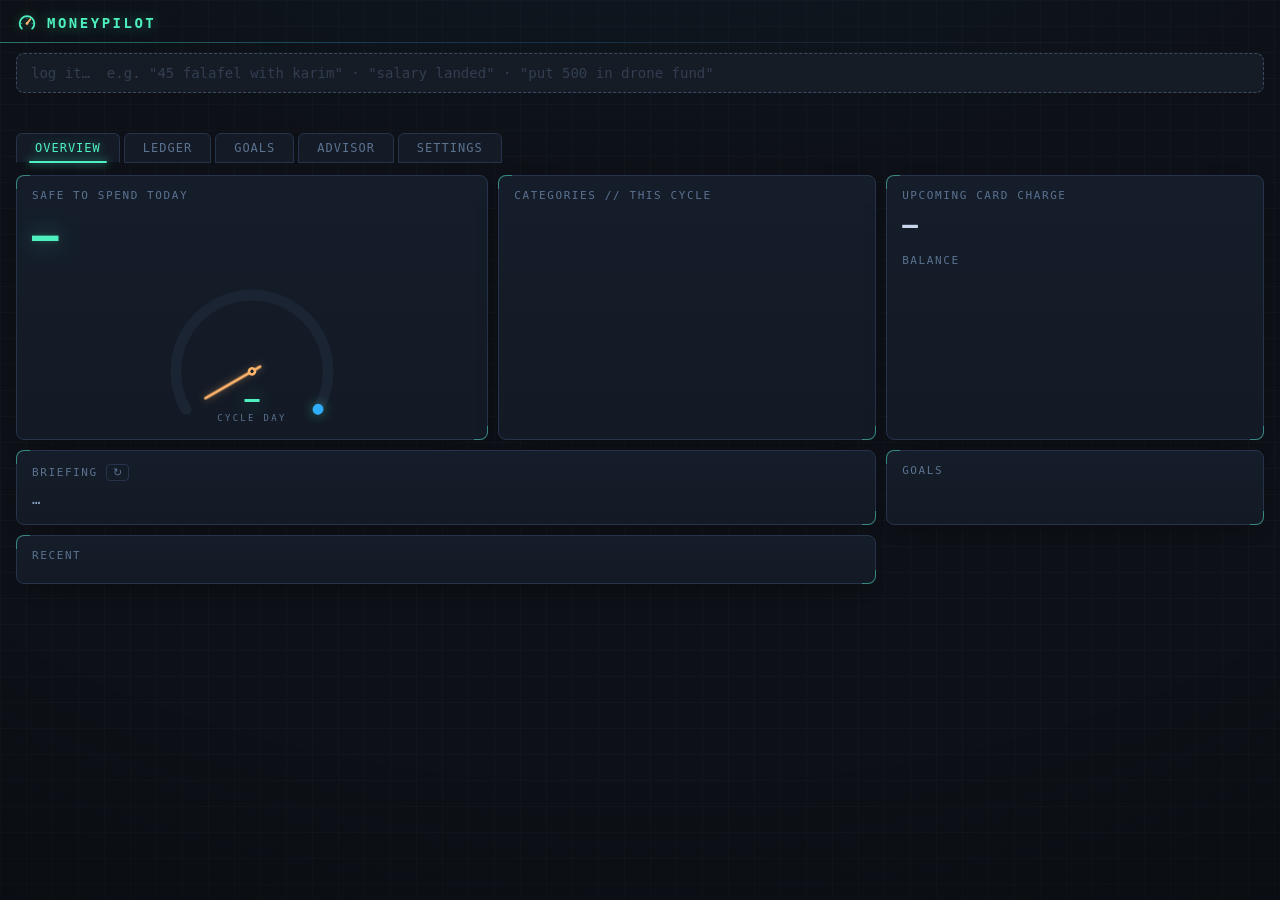
==== commit a6fec62f: "feat: rolling daily allowance + audit hardening, web username fix, settings tab One session of inter" ====
--- a/app/ui/index.html
+++ b/app/ui/index.html
@@ -32,7 +32,8 @@
       </div>
       <div class="ob-step hidden" data-step="1">
         <label>Monthly salary (₪) and the day it lands</label>
-        <input id="ob-salary" class="ob-input" type="number" placeholder="9000">
+        <input id="ob-salary" class="ob-input" type="number" min="1" step="1"
+               inputmode="numeric" placeholder="9000">
         <input id="ob-salary-day" class="ob-input" type="number" min="1" max="31"
                placeholder="day it lands, e.g. 10">
       </div>
@@ -97,6 +98,7 @@
   <button class="tab" data-tab="ledger">LEDGER</button>
   <button class="tab" data-tab="goals">GOALS</button>
   <button class="tab" data-tab="advisor">ADVISOR</button>
+  <button class="tab" data-tab="settings">SETTINGS</button>
 </nav>
 
 <main>
@@ -201,6 +203,47 @@
     </div>
   </section>
 
+  <section id="tab-settings" class="tabpane hidden">
+    <div class="settings-grid">
+      <div class="panel">
+        <div class="label">PROFILE</div>
+        <label class="set-row"><span>Name</span>
+          <input id="set-name" class="set-input" autocomplete="off"></label>
+      </div>
+      <div class="panel">
+        <div class="label">INCOME &amp; CYCLE</div>
+        <label class="set-row"><span>Monthly salary (₪)</span>
+          <input id="set-salary" class="set-input" type="number" min="1" step="1"
+                 inputmode="numeric"></label>
+        <label class="set-row"><span>Salary day</span>
+          <input id="set-salary-day" class="set-input" type="number" min="1"
+                 max="31"></label>
+        <label class="set-row"><span>Card charge day</span>
+          <input id="set-card-day" class="set-input" type="number" min="1"
+                 max="31"></label>
+      </div>
+      <div class="panel">
+        <div class="label">DEFAULT PAYMENT METHOD</div>
+        <select id="set-paymethod" class="set-input">
+          <option value="card">card</option>
+          <option value="cash">cash</option>
+          <option value="transfer">transfer</option>
+        </select>
+        <div class="sub">used when a logged entry doesn't say how you paid</div>
+      </div>
+      <div class="panel wide">
+        <div class="label">BUDGETS // ₪ PER CYCLE</div>
+        <div id="set-budgets"></div>
+        <div class="sub">blank clears a budget · budgets are trackers — they
+          don't change safe-to-spend</div>
+      </div>
+    </div>
+    <div class="settings-actions">
+      <span id="set-status" class="sub"></span>
+      <button id="set-save" class="btn primary">SAVE CHANGES</button>
+    </div>
+  </section>
+
   <section id="tab-advisor" class="tabpane hidden">
     <div class="chat-layout">
       <aside id="ch-side">
--- a/app/ui/app.css
+++ b/app/ui/app.css
@@ -120,6 +120,9 @@
 .grid-ov .wide { grid-column: span 2; }
 .hero-num { color: var(--accent); font-size: 44px; font-weight: bold;
   text-shadow: 0 0 24px var(--accent-glow), 0 0 5px rgba(78, 240, 192, .2); }
+/* overspent day: the rolling allowance is negative — warn instead of all-good green */
+.hero-num.over { color: var(--red);
+  text-shadow: 0 0 24px rgba(255, 107, 122, .4), 0 0 5px rgba(255, 107, 122, .2); }
 .big-num { color: var(--txt); font-size: 26px; font-weight: bold; }
 
 /* the cycle dial — the brand mark, working */
@@ -413,6 +416,12 @@
 .ob-dot.cur { background: var(--accent);
   box-shadow: 0 0 8px var(--accent-glow); }
 #ob-status { flex: 1; text-align: right; }
+#ob-status.err { color: var(--red); }
+/* a field flagged by First Flight validation (0, fraction, blank salary…) */
+.ob-input.bad, .ob-proposal input.bad { border-color: var(--red);
+  box-shadow: 0 0 10px -4px rgba(255, 107, 122, .55); }
+.ob-proposal .ob-hint { color: var(--dim2); font-size: 11px;
+  opacity: .7; padding-top: 6px; }
 /* the CONFIRM button breathes once it is reachable */
 #ob-next.confirm { animation: readyGlow 2s ease-in-out infinite; }
 @keyframes readyGlow {
@@ -438,6 +447,28 @@
   padding: 2px 8px; letter-spacing: 1px; }
 .toast-btn:hover { background: var(--amber); color: var(--bg); }
 
+/* --- settings --------------------------------------------------------------------------- */
+.settings-grid { display: grid; grid-template-columns: repeat(3, 1fr); gap: 14px;
+  align-items: start; }
+.settings-grid .wide { grid-column: 1 / -1; }
+.set-row { display: flex; align-items: center; justify-content: space-between;
+  gap: 12px; margin-top: 12px; }
+.set-row > span { color: var(--dim2); font-size: 13px; }
+.set-input { background: #0e1622; color: var(--txt); border: 1px solid var(--line);
+  border-radius: 7px; padding: 8px 10px; font: inherit; font-size: 13px;
+  outline: none; width: 150px; transition: border-color .15s; }
+.set-input:focus { border-color: var(--accent);
+  box-shadow: 0 0 14px -7px var(--accent-glow); }
+.set-input.bad { border-color: var(--red); }
+#set-paymethod { width: 100%; }
+.set-budget-row { display: flex; align-items: center; justify-content: space-between;
+  gap: 12px; margin-top: 9px; }
+.set-budget-row > span { color: var(--txt); font-size: 13px; }
+.set-budget { width: 120px; }
+.settings-actions { display: flex; align-items: center; justify-content: flex-end;
+  gap: 16px; margin-top: 18px; }
+#set-status.err { color: var(--red); }
+
 /* --- motion off ------------------------------------------------------------------------ */
 @media (prefers-reduced-motion: reduce) {
   *, *::before, *::after {
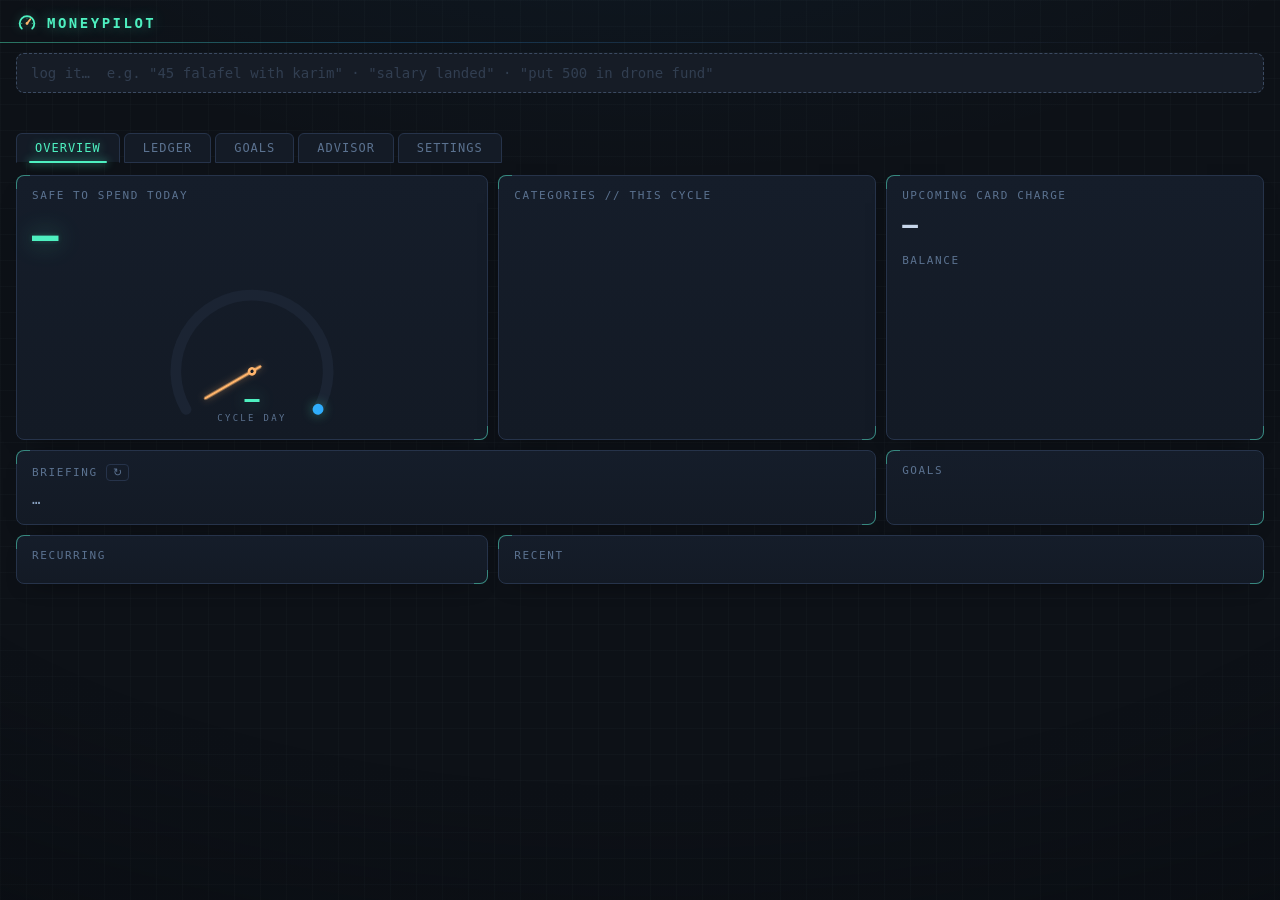
==== commit 6befa999: "feat(ui): Overview Recurring card with per-row dismiss A "RECURRING" panel showing each detected sub" ====
--- a/app/ui/index.html
+++ b/app/ui/index.html
@@ -93,6 +93,14 @@
   <div id="chips"></div>
 </div>
 
+<div id="update-bar" class="update-bar hidden">
+  <span id="update-msg"></span>
+  <span class="update-actions">
+    <button id="update-dl" class="btn primary">Download</button>
+    <button id="update-x" class="btn ghost" title="dismiss">✕</button>
+  </span>
+</div>
+
 <nav id="tabs">
   <button class="tab active" data-tab="overview">OVERVIEW</button>
   <button class="tab" data-tab="ledger">LEDGER</button>
@@ -166,6 +174,12 @@
         <div class="label">GOALS</div>
         <div id="ov-goals"></div>
       </div>
+      <div class="panel">
+        <div class="label">RECURRING
+          <span id="ov-rec-total" class="rec-total"></span>
+        </div>
+        <div id="ov-recurring"></div>
+      </div>
       <div class="panel wide">
         <div class="label">RECENT</div>
         <div id="ov-recent"></div>
@@ -237,8 +251,13 @@
         <div class="sub">blank clears a budget · budgets are trackers — they
           don't change safe-to-spend</div>
       </div>
+      <div class="panel wide" id="set-pocket-panel">
+        <div class="label">PHONE // MONEYPILOT POCKET</div>
+        <div id="set-pocket" class="sub">…</div>
+      </div>
     </div>
     <div class="settings-actions">
+      <span id="set-version" class="sub set-version"></span>
       <span id="set-status" class="sub"></span>
       <button id="set-save" class="btn primary">SAVE CHANGES</button>
     </div>
@@ -252,6 +271,13 @@
         <div id="ch-list"></div>
       </aside>
       <div class="chat-main">
+        <div id="ai-connect" class="ai-connect hidden">
+          <span id="ai-connect-msg">AI isn't connected on this PC.</span>
+          <span class="ai-connect-actions">
+            <button id="ai-connect-btn" class="btn primary">Connect AI</button>
+            <button id="ai-recheck-btn" class="btn hidden">I've signed in — re-check</button>
+          </span>
+        </div>
         <div id="ch-thread" class="chat-thread"></div>
         <div class="chat-inputrow">
           <input id="ch-input" placeholder="ask anything about your money…">
--- a/app/ui/app.css
+++ b/app/ui/app.css
@@ -477,3 +477,45 @@
     transition-duration: .01ms !important;
   }
 }
+
+/* --- AI-not-connected banner (desktop only; web uses the host login) ------- */
+.ai-connect {
+  display: flex; align-items: center; justify-content: space-between; gap: 12px;
+  margin: 0 0 10px; padding: 10px 14px; border-radius: 10px;
+  background: rgba(255, 180, 107, .10); border: 1px solid rgba(255, 180, 107, .38);
+  color: var(--amber); font-size: 13px; line-height: 1.4;
+}
+.ai-connect .ai-connect-actions { display: flex; gap: 8px; flex: 0 0 auto; }
+
+/* --- app update banner (desktop only; web build is always current) --------- */
+.update-bar {
+  display: flex; align-items: center; justify-content: space-between; gap: 12px;
+  padding: 8px 16px; font-size: 13px; color: var(--blue);
+  background: rgba(45, 168, 255, .12);
+  border-bottom: 1px solid rgba(45, 168, 255, .40);
+}
+.update-bar .update-actions { display: flex; gap: 8px; align-items: center; flex: 0 0 auto; }
+.btn.ghost {
+  background: transparent; border-color: transparent; box-shadow: none;
+  padding: 4px 9px; opacity: .75;
+}
+.btn.ghost:hover { opacity: 1; }
+.set-version { opacity: .6; margin-right: auto; }
+
+/* --- Pocket (phone) pairing card in Settings ------------------------------- */
+#set-pocket p { margin: 6px 0; line-height: 1.5; }
+#set-pocket code { background: rgba(45,168,255,.12); color: var(--blue);
+  padding: 1px 6px; border-radius: 5px; word-break: break-all; }
+.pocket-link { color: var(--accent); word-break: break-all; }
+.pocket-token { color: var(--muted); font-size: 12px; }
+
+/* --- Overview RECURRING card --------------------------------------------- */
+.rec-total { float: right; color: var(--accent); font-weight: 600; }
+.rec-row { padding: 6px 0; border-bottom: 1px solid var(--line); }
+.rec-row:last-child { border-bottom: 0; }
+.rec-row .meta { display: flex; justify-content: space-between; gap: 8px; }
+.rec-sub { display: flex; justify-content: space-between; align-items: center; }
+.rec-hike { color: var(--amber); }
+.rec-x { background: none; border: 0; color: var(--dim); cursor: pointer;
+         font-size: 15px; line-height: 1; padding: 0 4px; }
+.rec-x:hover { color: var(--red); }
